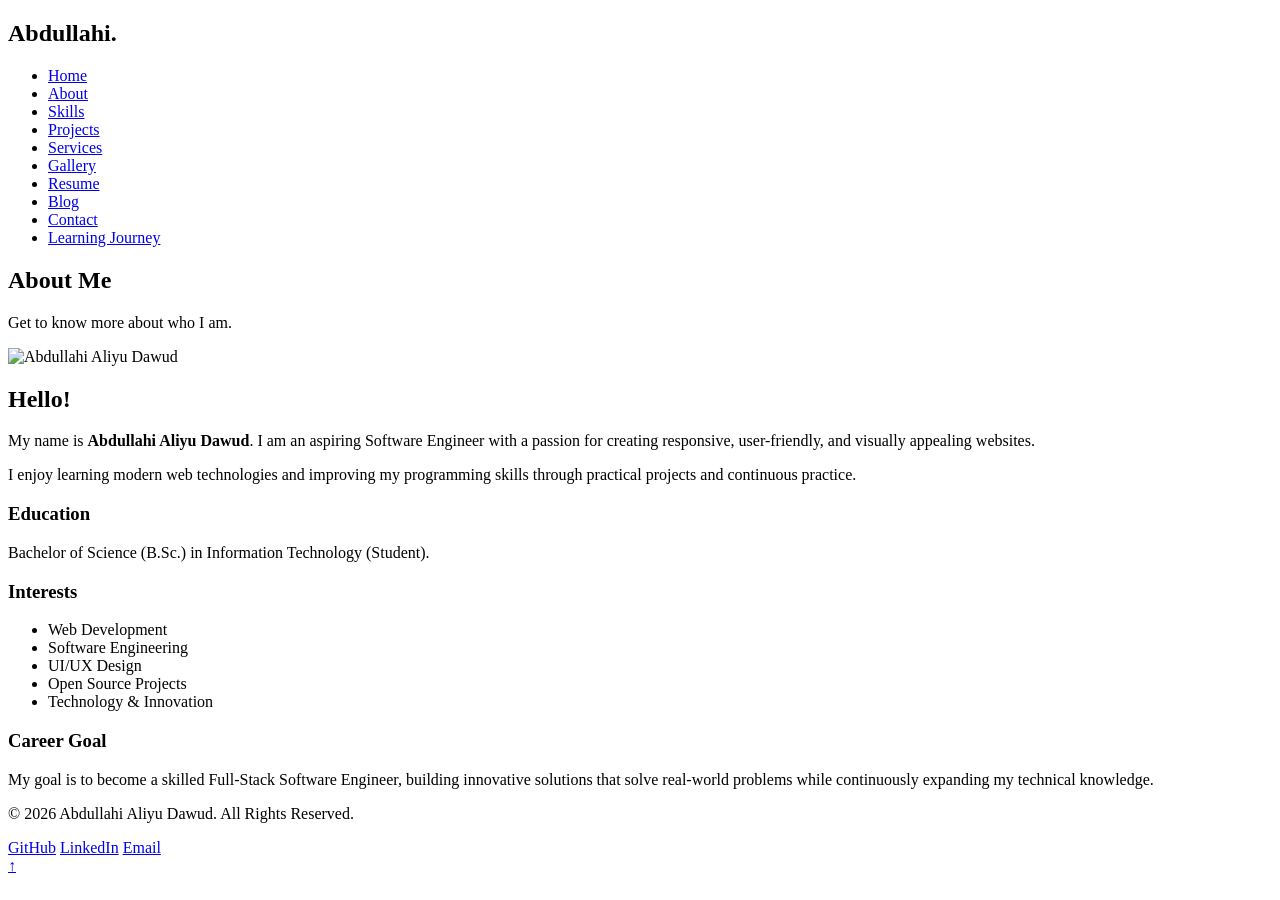
==== blog.html @ 0fe0a5e3 "Add files via upload https://docs.github.com/articles/using-pull-requests" ====
<!DOCTYPE html>
<html lang="en">
<head>
    <meta charset="UTF-8">
    <meta name="viewport" content="width=device-width, initial-scale=1.0">
    <title>About | Abdullahi Aliyu Dawud</title>

    <link rel="stylesheet" href="css/style.css">

    <link href="https://fonts.googleapis.com/css2?family=Poppins:wght@300;400;600;700&display=swap" rel="stylesheet">
</head>
<body>

<header>
    <nav class="navbar">

        <div class="logo">
            <h2>Abdullahi.</h2>
        </div>

        <ul class="nav-links">
            <li><a href="index.html">Home</a></li>
            <li><a href="about.html" class="active">About</a></li>
            <li><a href="skills.html">Skills</a></li>
            <li><a href="projects.html">Projects</a></li>
            <li><a href="services.html">Services</a></li>
            <li><a href="gallery.html">Gallery</a></li>
            <li><a href="resume.html">Resume</a></li>
            <li><a href="blog.html">Blog</a></li>
            <li><a href="contact.html">Contact</a></li>
            <li><a href="learning.html">Learning Journey</a></li>
        </ul>

    </nav>
</header>

<section class="page-header">
    <h1>About Me</h1>
    <p>Get to know more about who I am.</p>
</section>

<section class="about-container">

    <div class="about-image">
        <img src="images/profile.jpg" alt="Abdullahi Aliyu Dawud">
    </div>

    <div class="about-content">

        <h2>Hello!</h2>

        <p>
            My name is <strong>Abdullahi Aliyu Dawud</strong>. I am an aspiring
            Software Engineer with a passion for creating responsive,
            user-friendly, and visually appealing websites.
        </p>

        <p>
            I enjoy learning modern web technologies and improving my
            programming skills through practical projects and continuous
            practice.
        </p>

        <h3>Education</h3>

        <p>
            Bachelor of Science (B.Sc.) in Information Technology
            (Student).
        </p>

        <h3>Interests</h3>

        <ul>
            <li>Web Development</li>
            <li>Software Engineering</li>
            <li>UI/UX Design</li>
            <li>Open Source Projects</li>
            <li>Technology & Innovation</li>
        </ul>

        <h3>Career Goal</h3>

        <p>
            My goal is to become a skilled Full-Stack Software Engineer,
            building innovative solutions that solve real-world problems
            while continuously expanding my technical knowledge.
        </p>

    </div>

</section>

<footer>

    <p>&copy; 2026 Abdullahi Aliyu Dawud. All Rights Reserved.</p>

    <div class="social-links">
        <a href="#">GitHub</a>
        <a href="#">LinkedIn</a>
        <a href="#">Email</a>
    </div>

</footer>
<a href="#" class="back-top">↑</a>

</body>
</html>
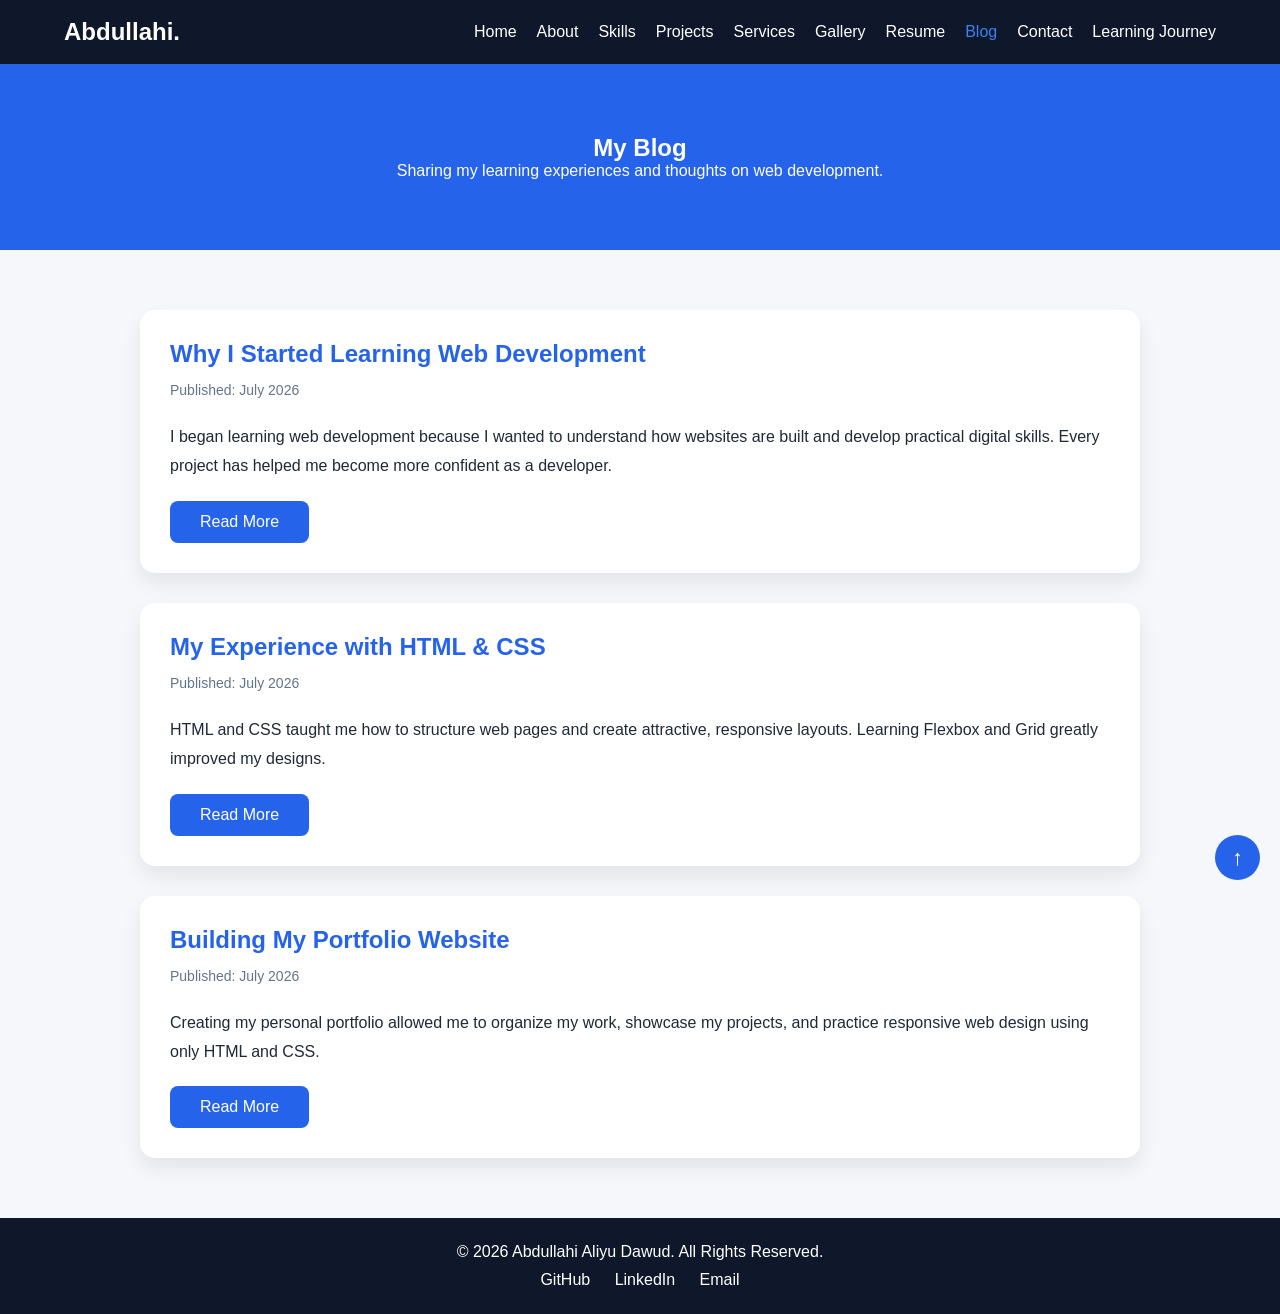
==== commit d28863a7: "Add files via upload" ====
--- a/blog.html
+++ b/blog.html
@@ -3,7 +3,7 @@
 <head>
     <meta charset="UTF-8">
     <meta name="viewport" content="width=device-width, initial-scale=1.0">
-    <title>About | Abdullahi Aliyu Dawud</title>
+    <title>Blog | Abdullahi Aliyu Dawud</title>
 
     <link rel="stylesheet" href="css/style.css">
 
@@ -12,6 +12,7 @@
 <body>
 
 <header>
+
     <nav class="navbar">
 
         <div class="logo">
@@ -20,73 +21,66 @@
 
         <ul class="nav-links">
             <li><a href="index.html">Home</a></li>
-            <li><a href="about.html" class="active">About</a></li>
+            <li><a href="about.html">About</a></li>
             <li><a href="skills.html">Skills</a></li>
             <li><a href="projects.html">Projects</a></li>
             <li><a href="services.html">Services</a></li>
             <li><a href="gallery.html">Gallery</a></li>
             <li><a href="resume.html">Resume</a></li>
-            <li><a href="blog.html">Blog</a></li>
+            <li><a href="blog.html" class="active">Blog</a></li>
             <li><a href="contact.html">Contact</a></li>
             <li><a href="learning.html">Learning Journey</a></li>
         </ul>
 
     </nav>
+
 </header>
 
 <section class="page-header">
-    <h1>About Me</h1>
-    <p>Get to know more about who I am.</p>
+    <h1>My Blog</h1>
+    <p>Sharing my learning experiences and thoughts on web development.</p>
 </section>
 
-<section class="about-container">
+<section class="blog-container">
 
-    <div class="about-image">
-        <img src="images/profile.jpg" alt="Abdullahi Aliyu Dawud">
-    </div>
-
-    <div class="about-content">
-
-        <h2>Hello!</h2>
+    <article class="blog-card">
+        <h2>Why I Started Learning Web Development</h2>
+        <p class="blog-date">Published: July 2026</p>
 
         <p>
-            My name is <strong>Abdullahi Aliyu Dawud</strong>. I am an aspiring
-            Software Engineer with a passion for creating responsive,
-            user-friendly, and visually appealing websites.
+            I began learning web development because I wanted to understand
+            how websites are built and develop practical digital skills.
+            Every project has helped me become more confident as a developer.
         </p>
 
+        <a href="#" class="btn">Read More</a>
+    </article>
+
+    <article class="blog-card">
+        <h2>My Experience with HTML & CSS</h2>
+        <p class="blog-date">Published: July 2026</p>
+
         <p>
-            I enjoy learning modern web technologies and improving my
-            programming skills through practical projects and continuous
-            practice.
+            HTML and CSS taught me how to structure web pages and create
+            attractive, responsive layouts. Learning Flexbox and Grid
+            greatly improved my designs.
         </p>
 
-        <h3>Education</h3>
+        <a href="#" class="btn">Read More</a>
+    </article>
+
+    <article class="blog-card">
+        <h2>Building My Portfolio Website</h2>
+        <p class="blog-date">Published: July 2026</p>
 
         <p>
-            Bachelor of Science (B.Sc.) in Information Technology
-            (Student).
+            Creating my personal portfolio allowed me to organize my work,
+            showcase my projects, and practice responsive web design using
+            only HTML and CSS.
         </p>
 
-        <h3>Interests</h3>
-
-        <ul>
-            <li>Web Development</li>
-            <li>Software Engineering</li>
-            <li>UI/UX Design</li>
-            <li>Open Source Projects</li>
-            <li>Technology & Innovation</li>
-        </ul>
-
-        <h3>Career Goal</h3>
-
-        <p>
-            My goal is to become a skilled Full-Stack Software Engineer,
-            building innovative solutions that solve real-world problems
-            while continuously expanding my technical knowledge.
-        </p>
-
-    </div>
+        <a href="#" class="btn">Read More</a>
+    </article>
 
 </section>
 
@@ -102,6 +96,5 @@
 
 </footer>
 <a href="#" class="back-top">↑</a>
-
 </body>
 </html>
--- a/css/style.css
+++ b/css/style.css
@@ -0,0 +1,804 @@
+/* Reset */
+* {
+    margin: 0;
+    padding: 0;
+    box-sizing: border-box;
+}
+
+body {
+    font-family: "Poppins", sans-serif;
+    background: #f5f7fa;
+    color: #1f2937;
+}
+
+/* Header */
+header {
+    background: #0f172a;
+    position: sticky;
+    top: 0;
+    z-index: 1000;
+}
+
+.navbar {
+    width: 90%;
+    max-width: 1200px;
+    margin: auto;
+
+    display: flex;
+    justify-content: space-between;
+    align-items: center;
+
+    padding: 18px 0;
+}
+
+.logo h2 {
+    color: white;
+}
+
+.nav-links {
+    list-style: none;
+    display: flex;
+    gap: 20px;
+}
+
+.nav-links a {
+    text-decoration: none;
+    color: white;
+    transition: .3s;
+}
+
+.nav-links a:hover,
+.nav-links a.active {
+    color: #3b82f6;
+}
+
+/* Hero */
+
+.hero {
+    width: 90%;
+    max-width: 1200px;
+    margin: auto;
+
+    min-height: 90vh;
+
+    display: flex;
+    align-items: center;
+    justify-content: space-between;
+    gap: 50px;
+}
+
+.hero-text {
+    flex: 1;
+}
+
+.hero-text h1 {
+    font-size: 48px;
+    margin-bottom: 15px;
+}
+
+.hero-text span {
+    color: #2563eb;
+}
+
+.hero-text h3 {
+    margin-bottom: 20px;
+    color: #475569;
+}
+
+.hero-text p {
+    line-height: 1.8;
+    margin-bottom: 30px;
+}
+
+.btn {
+    display: inline-block;
+    padding: 12px 30px;
+    background: #2563eb;
+    color: white;
+    text-decoration: none;
+    border-radius: 8px;
+    transition: .3s;
+}
+
+.btn:hover {
+    background: #1d4ed8;
+}
+
+.hero-image {
+    flex: 1;
+    text-align: center;
+}
+
+.hero-image img {
+    width: 350px;
+    border-radius: 50%;
+    box-shadow: 0 15px 30px rgba(0,0,0,.15);
+}
+
+/* Footer */
+
+footer {
+    background: #0f172a;
+    color: white;
+    text-align: center;
+    padding: 25px;
+}
+
+.social-links {
+    margin-top: 10px;
+}
+
+.social-links a {
+    color: white;
+    text-decoration: none;
+    margin: 0 10px;
+}
+
+.social-links a:hover {
+    color: #3b82f6;
+}
+
+/* Responsive */
+
+@media (max-width: 900px) {
+
+    .navbar {
+        flex-direction: column;
+    }
+
+    .nav-links {
+        flex-wrap: wrap;
+        justify-content: center;
+        margin-top: 15px;
+    }
+
+    .hero {
+        flex-direction: column-reverse;
+        text-align: center;
+        padding: 60px 0;
+    }
+
+    .hero-text h1 {
+        font-size: 36px;
+    }
+
+    .hero-image img {
+        width: 250px;
+    }
+
+}
+/* ===========================
+   ABOUT PAGE
+=========================== */
+
+.page-header{
+    background:#2563eb;
+    color:white;
+    text-align:center;
+    padding:70px 20px;
+}
+
+.about-container{
+    width:90%;
+    max-width:1200px;
+    margin:60px auto;
+
+    display:flex;
+    gap:60px;
+    align-items:center;
+}
+
+.about-image{
+    flex:1;
+    text-align:center;
+}
+
+.about-image img{
+    width:320px;
+    border-radius:15px;
+    box-shadow:0 10px 25px rgba(0,0,0,.15);
+}
+
+.about-content{
+    flex:2;
+}
+
+.about-content h2,
+.about-content h3{
+    color:#2563eb;
+    margin-bottom:15px;
+}
+
+.about-content p{
+    margin-bottom:20px;
+    line-height:1.8;
+}
+
+.about-content ul{
+    margin-left:20px;
+    margin-bottom:20px;
+}
+
+.about-content li{
+    margin-bottom:10px;
+}
+
+@media(max-width:900px){
+
+.about-container{
+    flex-direction:column;
+    text-align:center;
+}
+
+.about-content ul{
+    list-style-position:inside;
+    margin-left:0;
+}
+
+}
+/* ===========================
+   SKILLS PAGE
+=========================== */
+
+.skills-container{
+    width:90%;
+    max-width:1200px;
+    margin:60px auto;
+
+    display:grid;
+    grid-template-columns:repeat(auto-fit,minmax(260px,1fr));
+    gap:25px;
+}
+
+.skill-card{
+    background:#fff;
+    padding:25px;
+    border-radius:12px;
+    box-shadow:0 10px 20px rgba(0,0,0,.08);
+    transition:.3s;
+}
+
+.skill-card:hover{
+    transform:translateY(-8px);
+}
+
+.skill-card h3{
+    color:#2563eb;
+    margin-bottom:15px;
+}
+
+.skill-card p{
+    line-height:1.7;
+}
+
+.progress-section{
+    width:90%;
+    max-width:800px;
+    margin:70px auto;
+}
+
+.progress-section h2{
+    text-align:center;
+    margin-bottom:35px;
+}
+
+.progress-item{
+    margin-bottom:25px;
+}
+
+.progress-item span{
+    display:block;
+    margin-bottom:8px;
+    font-weight:600;
+}
+
+.progress{
+    width:100%;
+    background:#ddd;
+    border-radius:25px;
+    overflow:hidden;
+}
+
+.progress-bar{
+    background:#2563eb;
+    color:#fff;
+    padding:10px;
+    text-align:right;
+}
+
+.html{
+    width:90%;
+}
+
+.css{
+    width:85%;
+}
+
+.js{
+    width:65%;
+}
+
+.git{
+    width:80%;
+}/* ===========================
+   PROJECTS PAGE
+=========================== */
+
+.projects-container{
+
+    width:90%;
+    max-width:1200px;
+
+    margin:60px auto;
+
+    display:grid;
+
+    grid-template-columns:repeat(auto-fit,minmax(320px,1fr));
+
+    gap:30px;
+
+}
+
+.project-card{
+
+    background:#fff;
+
+    border-radius:15px;
+
+    overflow:hidden;
+
+    box-shadow:0 10px 25px rgba(0,0,0,.1);
+
+    transition:.3s;
+
+}
+
+.project-card:hover{
+
+    transform:translateY(-10px);
+
+}
+
+.project-card img{
+
+    width:100%;
+
+    height:220px;
+
+    object-fit:cover;
+
+}
+
+.project-card h3{
+
+    margin:20px;
+
+    color:#2563eb;
+
+}
+
+.project-card p{
+
+    margin:0 20px 20px;
+
+    line-height:1.7;
+
+}
+
+.project-card .btn{
+
+    display:inline-block;
+
+    margin:0 20px 25px;
+
+}/* ===========================
+   SERVICES PAGE
+=========================== */
+
+.services-container{
+    width:90%;
+    max-width:1200px;
+    margin:60px auto;
+
+    display:grid;
+    grid-template-columns:repeat(auto-fit,minmax(300px,1fr));
+    gap:30px;
+}
+
+.service-card{
+
+    background:#fff;
+
+    padding:30px;
+
+    border-radius:15px;
+
+    box-shadow:0 10px 20px rgba(0,0,0,.08);
+
+    transition:.3s;
+}
+
+.service-card:hover{
+
+    transform:translateY(-10px);
+
+}
+
+.service-card h2{
+
+    color:#2563eb;
+
+    margin-bottom:20px;
+
+    font-size:24px;
+
+}
+
+.service-card p{
+
+    line-height:1.8;
+
+}
+
+.cta{
+
+    background:#2563eb;
+
+    color:white;
+
+    text-align:center;
+
+    padding:70px 20px;
+
+}
+
+.cta h2{
+
+    font-size:36px;
+
+    margin-bottom:15px;
+
+}
+
+.cta p{
+
+    margin-bottom:30px;
+
+    font-size:18px;
+
+}
+
+.cta .btn{
+
+    background:white;
+
+    color:#2563eb;
+
+    font-weight:bold;
+
+}
+
+.cta .btn:hover{
+
+    background:#f3f4f6;
+
+}
+/* ===========================
+   GALLERY PAGE
+=========================== */
+
+.gallery-container{
+    width:90%;
+    max-width:1200px;
+    margin:60px auto;
+
+    display:grid;
+    grid-template-columns:repeat(auto-fit,minmax(280px,1fr));
+    gap:25px;
+}
+
+.gallery-item{
+    overflow:hidden;
+    border-radius:15px;
+    box-shadow:0 10px 20px rgba(0,0,0,.1);
+}
+
+.gallery-item img{
+    width:100%;
+    height:250px;
+    object-fit:cover;
+    display:block;
+    transition:0.4s;
+}
+
+.gallery-item:hover img{
+    transform:scale(1.08);
+}/* ===========================
+   RESUME PAGE
+=========================== */
+
+.resume-container{
+    width:90%;
+    max-width:1000px;
+    margin:60px auto;
+}
+
+.resume-section{
+    background:#fff;
+    margin-bottom:25px;
+    padding:30px;
+    border-radius:15px;
+    box-shadow:0 10px 20px rgba(0,0,0,.08);
+}
+
+.resume-section h2{
+    color:#2563eb;
+    margin-bottom:15px;
+}
+
+.resume-section p,
+.resume-section li{
+    line-height:1.8;
+}
+
+.resume-section ul{
+    margin-left:20px;
+}
+
+.download-cv{
+    text-align:center;
+    margin-top:40px;
+}
+/* ===========================
+   BLOG PAGE
+=========================== */
+
+.blog-container{
+    width:90%;
+    max-width:1000px;
+    margin:60px auto;
+}
+
+.blog-card{
+    background:#fff;
+    margin-bottom:30px;
+    padding:30px;
+    border-radius:15px;
+    box-shadow:0 10px 20px rgba(0,0,0,.08);
+}
+
+.blog-card h2{
+    color:#2563eb;
+    margin-bottom:10px;
+}
+
+.blog-date{
+    color:#64748b;
+    font-size:14px;
+    margin-bottom:20px;
+}
+
+.blog-card p{
+    line-height:1.8;
+    margin-bottom:20px;
+}
+/* ===========================
+   CONTACT PAGE
+=========================== */
+
+.contact-container{
+    width:90%;
+    max-width:1200px;
+    margin:60px auto;
+
+    display:grid;
+    grid-template-columns:1fr 1fr;
+    gap:40px;
+}
+
+.contact-info,
+.contact-form{
+    background:#fff;
+    padding:30px;
+    border-radius:15px;
+    box-shadow:0 10px 20px rgba(0,0,0,.08);
+}
+
+.contact-info h2{
+    color:#2563eb;
+    margin-bottom:20px;
+}
+
+.contact-info p{
+    margin-bottom:15px;
+    line-height:1.8;
+}
+
+.contact-form form{
+    display:flex;
+    flex-direction:column;
+}
+
+.contact-form input,
+.contact-form textarea{
+    padding:15px;
+    margin-bottom:20px;
+    border:1px solid #ccc;
+    border-radius:8px;
+    font-family:"Poppins",sans-serif;
+}
+
+.contact-form textarea{
+    resize:vertical;
+}
+
+@media(max-width:768px){
+
+.contact-container{
+    grid-template-columns:1fr;
+}
+
+}
+/* ===========================
+   LEARNING JOURNEY
+=========================== */
+
+.learning-container{
+
+    width:90%;
+    max-width:1200px;
+
+    margin:60px auto;
+
+    display:grid;
+
+    grid-template-columns:2fr 1fr;
+
+    gap:40px;
+
+}
+
+.journey-text{
+
+    background:#fff;
+
+    padding:30px;
+
+    border-radius:15px;
+
+    box-shadow:0 10px 20px rgba(0,0,0,.08);
+
+}
+
+.journey-text h2{
+
+    color:#2563eb;
+
+    margin-bottom:15px;
+
+}
+
+.journey-text p{
+
+    line-height:1.8;
+
+    margin-bottom:20px;
+
+}
+
+.certificate{
+
+    background:#fff;
+
+    padding:20px;
+
+    text-align:center;
+
+    border-radius:15px;
+
+    box-shadow:0 10px 20px rgba(0,0,0,.08);
+
+}
+
+.certificate img{
+
+    width:100%;
+
+    border-radius:10px;
+
+}
+
+.certificate p{
+
+    margin-top:15px;
+
+    font-weight:bold;
+
+}
+
+.future-goals{
+
+    width:90%;
+
+    max-width:1200px;
+
+    margin:60px auto;
+
+}
+
+.future-goals h2{
+
+    text-align:center;
+
+    margin-bottom:40px;
+
+}
+
+.goals{
+
+    display:grid;
+
+    grid-template-columns:repeat(auto-fit,minmax(250px,1fr));
+
+    gap:25px;
+
+}
+
+.goal-card{
+
+    background:#fff;
+
+    padding:30px;
+
+    text-align:center;
+
+    border-radius:15px;
+
+    box-shadow:0 10px 20px rgba(0,0,0,.08);
+
+}
+
+.goal-card h3{
+
+    color:#2563eb;
+
+    margin-bottom:15px;
+
+}
+
+@media(max-width:900px){
+
+.learning-container{
+
+grid-template-columns:1fr;
+
+}
+
+}
+.btn{
+    transition:0.3s ease;
+}
+
+.btn:hover{
+    transform:translateY(-3px);
+    box-shadow:0 10px 20px rgba(37,99,235,.3);
+}
+img{
+    max-width:100%;
+    display:block;
+}
+.back-top{
+    position:fixed;
+    right:20px;
+    bottom:20px;
+    width:45px;
+    height:45px;
+    background:#2563eb;
+    color:#fff;
+    text-decoration:none;
+    border-radius:50%;
+    display:flex;
+    justify-content:center;
+    align-items:center;
+    font-size:22px;
+}
